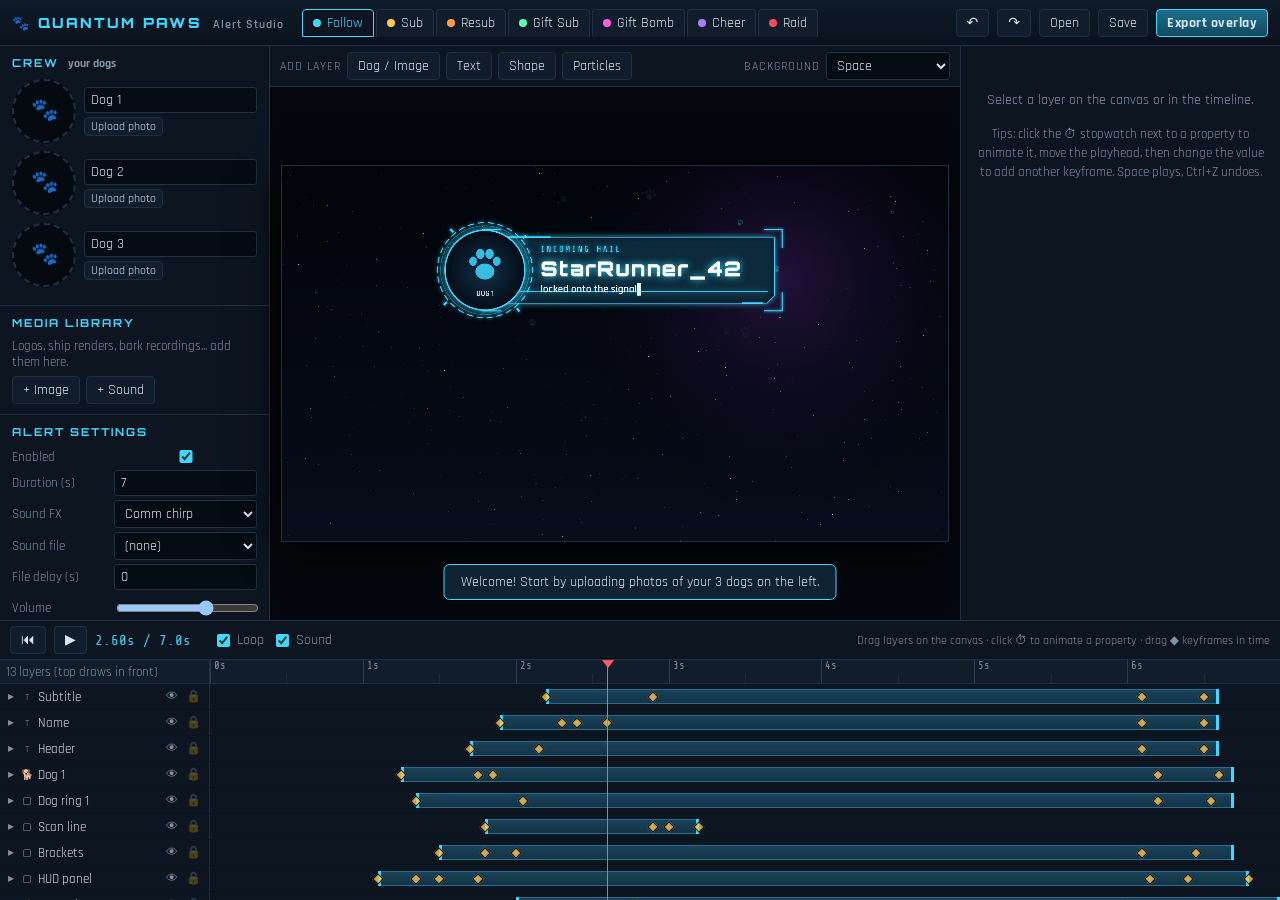
==== index.html @ 25bd16f5 "Make StreamElements export much smaller, add tiny loader fallback - Re-encode dog photos to 320px We" ====
<!doctype html>
<html lang="en">
<head>
  <meta charset="utf-8">
  <meta name="viewport" content="width=device-width, initial-scale=1">
  <title>Quantum Paws Alert Studio</title>
  <link rel="preconnect" href="https://fonts.googleapis.com">
  <link rel="preconnect" href="https://fonts.gstatic.com" crossorigin>
  <link rel="stylesheet" href="https://fonts.googleapis.com/css2?family=Audiowide&family=Bebas+Neue&family=Exo+2:ital,wght@0,400;0,600;0,700;0,900;1,600&family=Orbitron:wght@400;600;700;900&family=Rajdhani:wght@400;600;700&family=Russo+One&family=Share+Tech+Mono&display=swap">
  <link rel="stylesheet" href="css/editor.css">
</head>
<body>
  <header id="topbar">
    <div class="brand"><span class="paw">&#x1F43E;</span> QUANTUM PAWS <small>Alert Studio</small></div>
    <nav id="alertTabs" aria-label="Alert type"></nav>
    <div class="spacer"></div>
    <button id="btnUndo" title="Undo (Ctrl+Z)">&#x21B6;</button>
    <button id="btnRedo" title="Redo (Ctrl+Shift+Z)">&#x21B7;</button>
    <button id="btnImport" title="Open a saved project file">Open</button>
    <button id="btnSave" title="Download a backup of the whole project">Save</button>
    <button id="btnExport" class="primary">Export overlay</button>
    <input type="file" id="fileProject" accept=".json,application/json" hidden>
  </header>

  <main id="workspace">
    <aside id="left" class="panel">
      <section>
        <h3>Crew <small>your dogs</small></h3>
        <div id="crew"></div>
      </section>
      <section>
        <h3>Media library</h3>
        <div id="library"></div>
        <div class="row">
          <button id="btnAddImage">+ Image</button>
          <button id="btnAddSound">+ Sound</button>
        </div>
        <input type="file" id="fileImage" accept="image/*" hidden>
        <input type="file" id="fileSound" accept="audio/*" hidden>
      </section>
      <section>
        <h3>Alert settings</h3>
        <div id="alertSettings"></div>
      </section>
      <section>
        <h3>Preview data</h3>
        <div id="previewVars"></div>
      </section>
    </aside>

    <section id="stage">
      <div id="stageBar">
        <span class="label">Add layer</span>
        <button data-add="image">Dog / Image</button>
        <button data-add="text">Text</button>
        <button data-add="shape">Shape</button>
        <button data-add="particles">Particles</button>
        <div class="spacer"></div>
        <label class="label" for="bgSelect">Background</label>
        <select id="bgSelect">
          <option value="space">Space</option>
          <option value="game">Gameplay mock</option>
          <option value="checker">Transparent</option>
          <option value="green">Green</option>
        </select>
      </div>
      <div id="canvasWrap"><canvas id="preview" width="1920" height="1080"></canvas></div>
    </section>

    <aside id="right" class="panel">
      <div id="inspector"></div>
    </aside>
  </main>

  <footer id="timeline">
    <div id="transport">
      <button id="btnStart" title="Go to start (Home)">&#x23EE;</button>
      <button id="btnPlay" title="Play / pause (Space)">&#x25B6;</button>
      <span id="timeDisplay">0.00s</span>
      <label><input type="checkbox" id="chkLoop" checked> Loop</label>
      <label><input type="checkbox" id="chkSound" checked> Sound</label>
      <div class="spacer"></div>
      <span class="hint">Drag layers on the canvas &middot; click &#x23F1; to animate a property &middot; drag &#x25C6; keyframes in time</span>
    </div>
    <div id="tlScroll"><div id="tlBody"></div></div>
  </footer>

  <dialog id="exportDlg">
    <form method="dialog" id="exportForm">
      <h2>Put your alerts on stream</h2>
      <div class="extabs" role="tablist">
        <button type="button" data-ex="se" class="active">StreamElements <span class="pill">Easiest</span></button>
        <button type="button" data-ex="obs">OBS file</button>
      </div>

      <div data-expane="se">
        <p class="muted small">StreamElements is already connected to your Twitch, so <b>follows, subs, gift subs, cheers and raids</b> all work with no extra setup.</p>
        <button type="button" id="btnCopySE" class="primary big">&#x1F4CB; Copy alert code</button>
        <p id="copyStatus" class="small"></p>
        <p class="small"><b>First time only:</b></p>
        <ol class="steps small">
          <li>Open <a href="https://streamelements.com/dashboard/overlays" target="_blank" rel="noopener">StreamElements &rarr; My overlays</a> and open your overlay (or click <b>New overlay</b>, 1920&times;1080).</li>
          <li>Click <b>+</b> &rarr; <b>Static / Custom</b> &rarr; <b>Custom widget</b>.</li>
          <li>On the left, click <b>Open editor</b> &rarr; <b>JS</b> tab &rarr; select everything (Ctrl+A) &rarr; <b>paste</b> (Ctrl+V) &rarr; <b>Done</b>.</li>
          <li>Under <b>Position, size &amp; style</b>, set the widget to <b>1920 &times; 1080</b> at <b>0, 0</b>.</li>
          <li>Click the overlay's <b>Save</b> button (top right). Don't skip this: <b>Done</b> alone doesn't save.</li>
          <li>If that overlay isn't in OBS yet, copy its link (&#x1F517; at the top) into a <b>Browser</b> source.</li>
        </ol>
        <p class="small muted"><b>Test:</b> click <b>Emulate</b> in the StreamElements editor, or type <code>!testalert all</code> in your chat.<br>
        <b>Changed a design later?</b> Copy again and paste over the JS tab. Nothing changes in OBS.</p>
        <details id="loaderDetails">
          <summary>Code won't save in StreamElements?</summary>
          <p class="small muted">Make sure you click <b>Done</b> in the code editor <b>and then</b> the overlay's <b>Save</b> button (top right). If it still won't save, the code is too big. Use this tiny version instead. Your designs load from your GitHub Pages site.</p>
          <ol class="steps small">
            <li><button type="button" id="btnDownloadJson">Download alerts.json</button></li>
            <li>On GitHub, open your repo &rarr; <b>Add file</b> &rarr; <b>Upload files</b> &rarr; drop <code>alerts.json</code> in (same folder as <code>index.html</code>, on the branch your Pages site uses) &rarr; <b>Commit changes</b>.</li>
            <li>Your Pages address: <input id="exPages" placeholder="https://yourname.github.io/overlay/" autocomplete="off" style="width:100%"></li>
            <li><button type="button" id="btnCopyLoader">Copy tiny code</button> &rarr; paste it into the StreamElements <b>JS</b> tab &rarr; <b>Done</b> &rarr; <b>Save</b>. <span id="loaderStatus"></span></li>
          </ol>
          <p class="small muted">From then on, to update a design you only re-upload <code>alerts.json</code> to GitHub. It can take up to 10 minutes to show up. Then right-click the source in OBS &rarr; <b>Refresh</b>.</p>
        </details>
      </div>

      <div data-expane="obs" hidden>
        <p class="muted small">Creates one <code>.html</code> file to add to OBS as a <b>Browser</b> source with <b>Local file</b> ticked (1920&times;1080).</p>
        <label>Twitch channel name
          <input id="exChannel" placeholder="yourchannel" autocomplete="off">
        </label>
        <p class="muted small">Subs, resubs, gift subs, cheers and raids come straight from your chat.</p>
        <details id="followDetails">
          <summary>Follow alerts (optional, needs a Twitch token)</summary>
          <p class="muted small">Twitch only shares follows with a token that has the <code>moderator:read:followers</code> scope. See the README. (StreamElements export doesn't need this.)</p>
          <label>Twitch app Client ID <input id="exClientId" autocomplete="off"></label>
          <button type="button" id="btnTwitchLogin">Connect with Twitch</button>
          <label>Access token <input id="exToken" type="password" autocomplete="off" placeholder="paste or use Connect"></label>
          <p id="tokenStatus" class="small"></p>
        </details>
        <label class="check"><input type="checkbox" id="exTestOnLoad"> Play every alert once when OBS loads the source</label>
        <p class="warn small">The file contains your token if you entered one. Don't share it.</p>
        <button type="button" id="btnDownloadOverlay" class="primary">Download overlay.html</button>
      </div>

      <details>
        <summary>Options</summary>
        <div class="grid2">
          <label>Master volume <input id="exVolume" type="range" min="0" max="1" step="0.05"></label>
          <label>Gap between alerts (s) <input id="exGap" type="number" min="0" step="0.5"></label>
        </div>
        <label class="check"><input type="checkbox" id="exChatTest"> Let me &amp; mods type <code>!testalert sub</code> (or follow, raid, all...) in chat</label>
      </details>
      <div class="row end">
        <button value="cancel">Close</button>
      </div>
    </form>
  </dialog>

  <div id="toast"></div>

  <script src="js/runtime.js"></script>
  <script src="js/templates.js"></script>
  <script src="js/editor.js"></script>
</body>
</html>
---- css/editor.css ----
:root {
  --bg: #070b12;
  --panel: #0d1520;
  --panel-2: #121d2b;
  --line: #1f3044;
  --text: #d6e6f5;
  --muted: #7d93a8;
  --accent: #3fd8ff;
  --accent-2: #ffc94a;
  --danger: #ff5a6a;
  --key: #ffc94a;
  --name-col: 210px;
  font-family: 'Rajdhani', system-ui, sans-serif;
  color-scheme: dark;
}
* { box-sizing: border-box; }
html, body { margin: 0; height: 100%; background: var(--bg); color: var(--text); font-size: 14px; overflow: hidden; }
button, select, input, textarea { font: inherit; color: inherit; }
button {
  background: var(--panel-2); border: 1px solid var(--line); border-radius: 4px; padding: 4px 10px; cursor: pointer;
  transition: border-color .15s, background .15s;
}
button:hover { border-color: var(--accent); }
button.primary { background: linear-gradient(180deg, #1d6f8c, #124a5f); border-color: var(--accent); font-weight: 700; letter-spacing: .5px; }
button.danger:hover { border-color: var(--danger); color: var(--danger); }
button.icon { padding: 2px 6px; min-width: 26px; }
input, select, textarea { background: #060c14; border: 1px solid var(--line); border-radius: 3px; padding: 3px 6px; min-width: 0; }
input:focus, select:focus, textarea:focus { outline: none; border-color: var(--accent); }
input[type=color] { padding: 0 2px; height: 26px; width: 44px; }
input[type=checkbox] { accent-color: var(--accent); }
textarea { resize: vertical; width: 100%; }
code { font-family: 'Share Tech Mono', monospace; color: var(--accent); }
.spacer { flex: 1; }
.muted { color: var(--muted); }
.small { font-size: 12.5px; }
.warn { color: var(--accent-2); }
.row { display: flex; gap: 6px; align-items: center; flex-wrap: wrap; margin-top: 6px; }
.row.end { justify-content: flex-end; }

/* ---------------------------------------------------------------- layout */
body { display: grid; grid-template-rows: 46px 1fr 280px; height: 100vh; }
#topbar {
  display: flex; align-items: center; gap: 8px; padding: 0 12px; background: linear-gradient(180deg, #0f1b29, #0a121c);
  border-bottom: 1px solid var(--line);
}
.brand { font-family: 'Orbitron', sans-serif; font-weight: 900; letter-spacing: 2px; color: var(--accent); white-space: nowrap; margin-right: 10px; }
.brand small { font-family: 'Rajdhani'; font-weight: 600; letter-spacing: 1px; color: var(--muted); margin-left: 4px; }
#alertTabs { display: flex; gap: 2px; overflow-x: auto; }
#alertTabs button { border-radius: 4px 4px 0 0; border-bottom-color: transparent; white-space: nowrap; display: flex; align-items: center; gap: 6px; }
#alertTabs button.active { background: var(--panel); border-color: var(--accent); color: var(--accent); }
#alertTabs button .dot { width: 8px; height: 8px; border-radius: 50%; display: inline-block; }
#alertTabs button.off { opacity: .45; }

#workspace { display: grid; grid-template-columns: 270px 1fr 320px; min-height: 0; }
.panel { background: var(--panel); overflow-y: auto; min-height: 0; }
#left { border-right: 1px solid var(--line); }
#right { border-left: 1px solid var(--line); }
.panel section { padding: 10px 12px; border-bottom: 1px solid var(--line); }
.panel h3 {
  margin: 0 0 8px; font-family: 'Orbitron'; font-size: 11px; letter-spacing: 2px; text-transform: uppercase; color: var(--accent);
}
.panel h3 small { color: var(--muted); font-family: 'Rajdhani'; letter-spacing: 0; text-transform: none; font-size: 12px; margin-left: 4px; }

/* ---------------------------------------------------------------- crew & library */
.crew-card { display: grid; grid-template-columns: 64px 1fr; gap: 8px; align-items: center; margin-bottom: 8px; }
.thumb {
  width: 64px; height: 64px; border-radius: 50%; border: 2px dashed var(--line); background: #050a10 center/cover no-repeat;
  cursor: pointer; display: grid; place-items: center; color: var(--muted); font-size: 22px; transition: border-color .15s;
}
.thumb:hover, .thumb.drag { border-color: var(--accent); }
.thumb.has { border-style: solid; border-color: var(--accent); font-size: 0; }
.crew-card .meta { display: flex; flex-direction: column; gap: 4px; }
.crew-card .meta input { width: 100%; }
.crew-card .meta .row { margin: 0; }
.crew-card .meta button { font-size: 12px; padding: 1px 6px; }
.lib-item { display: flex; align-items: center; gap: 6px; padding: 3px 0; }
.lib-item .name { flex: 1; overflow: hidden; text-overflow: ellipsis; white-space: nowrap; }
.lib-item img { width: 28px; height: 28px; object-fit: cover; border-radius: 3px; }
.lib-item .ico { width: 28px; text-align: center; }

.field { display: grid; grid-template-columns: 96px 1fr; gap: 6px; align-items: center; margin: 4px 0; }
.field > label { color: var(--muted); font-size: 13px; }
.field input:not([type=checkbox]):not([type=color]), .field select { width: 100%; }

/* ---------------------------------------------------------------- stage */
#stage { display: flex; flex-direction: column; min-width: 0; min-height: 0; background: #04070c; }
#stageBar { display: flex; gap: 6px; align-items: center; padding: 6px 10px; border-bottom: 1px solid var(--line); background: var(--panel); flex-wrap: wrap; }
#stageBar .label { color: var(--muted); font-size: 12px; text-transform: uppercase; letter-spacing: 1px; }
#canvasWrap { flex: 1; display: grid; place-items: center; min-height: 0; padding: 12px; }
#preview {
  max-width: 100%; max-height: 100%; aspect-ratio: 16 / 9; box-shadow: 0 0 0 1px var(--line), 0 10px 40px #000; cursor: default;
  background: #000;
}
#preview.grab { cursor: move; }

/* ---------------------------------------------------------------- inspector */
#inspector .empty { padding: 30px 16px; color: var(--muted); text-align: center; line-height: 1.5; }
#inspector .head { display: flex; gap: 6px; align-items: center; }
#inspector .head input { flex: 1; font-weight: 700; }
.type-badge { font-size: 11px; text-transform: uppercase; letter-spacing: 1px; color: var(--bg); background: var(--accent); padding: 1px 6px; border-radius: 3px; }
.prop { display: grid; grid-template-columns: 22px 92px 1fr auto; gap: 4px; align-items: center; margin: 3px 0; }
.prop.static { grid-template-columns: 22px 92px 1fr; }
.prop.wide { grid-template-columns: 1fr; }
.prop > .lbl { color: var(--muted); font-size: 13px; user-select: none; white-space: nowrap; overflow: hidden; text-overflow: ellipsis; }
.prop > .lbl.scrub { cursor: ew-resize; border-bottom: 1px dotted #3a536c; }
.prop > .lbl.scrub:hover { color: var(--accent); }
.prop input[type=number], .prop select, .prop input[type=text] { width: 100%; }
.prop.animated > .lbl { color: var(--key); }
.sw { background: none; border: none; padding: 0; font-size: 14px; opacity: .35; cursor: pointer; }
.sw.on { opacity: 1; filter: drop-shadow(0 0 4px var(--key)); }
.kn { display: flex; gap: 1px; }
.kn button { background: none; border: none; padding: 0 3px; color: var(--muted); font-size: 12px; }
.kn button:hover { color: var(--accent); }
.kn button.k.on { color: var(--key); }
.kn button:disabled { visibility: hidden; }
.keybox { background: #1b1505; border: 1px solid #5a4510; border-radius: 4px; padding: 8px; margin-top: 6px; }
.keybox h4 { margin: 0 0 6px; color: var(--key); font-size: 13px; }

/* ---------------------------------------------------------------- timeline */
#timeline { display: flex; flex-direction: column; border-top: 1px solid var(--line); background: var(--panel); min-height: 0; }
#transport { display: flex; gap: 8px; align-items: center; padding: 5px 10px; border-bottom: 1px solid var(--line); }
#transport label { display: flex; gap: 4px; align-items: center; color: var(--muted); }
#timeDisplay { font-family: 'Share Tech Mono'; color: var(--accent); min-width: 110px; }
#transport .hint { color: var(--muted); font-size: 12px; }
#tlScroll { flex: 1; overflow-y: auto; overflow-x: hidden; min-height: 0; }
#tlBody { position: relative; user-select: none; }
.tl-row { display: flex; height: 26px; border-bottom: 1px solid #0a121b; }
.tl-row.sub { height: 22px; background: #0a111a; }
.tl-row.ruler { height: 24px; position: sticky; top: 0; z-index: 3; background: var(--panel-2); border-bottom: 1px solid var(--line); }
.tl-row.sel .tl-name { background: #133149; }
.tl-name {
  width: var(--name-col); flex: none; display: flex; align-items: center; gap: 4px; padding: 0 6px; border-right: 1px solid var(--line);
  overflow: hidden; white-space: nowrap; cursor: pointer; font-size: 13px;
}
.tl-row.sub .tl-name { padding-left: 34px; color: var(--muted); font-size: 12px; cursor: default; }
.tl-name .nm { flex: 1; overflow: hidden; text-overflow: ellipsis; }
.tl-name .ty { font-size: 10px; color: var(--muted); width: 14px; text-align: center; }
.tl-name button { background: none; border: none; padding: 0 2px; color: var(--muted); font-size: 12px; }
.tl-name button.off { opacity: .3; }
.tl-track { flex: 1; position: relative; min-width: 0; }
.tl-row.ruler .tl-track { cursor: ew-resize; }
.tick { position: absolute; top: 0; bottom: 0; border-left: 1px solid #2a3f55; font-size: 10.5px; color: var(--muted); padding-left: 3px; font-family: 'Share Tech Mono'; }
.tick.minor { border-left-color: #1a2a3a; top: 14px; }
.tl-bar {
  position: absolute; top: 5px; bottom: 5px; border-radius: 3px; background: linear-gradient(180deg, #1a4258, #133346);
  border: 1px solid #2b6c8c; cursor: grab;
}
.tl-row.sel .tl-bar { border-color: var(--accent); background: linear-gradient(180deg, #1f5a78, #17435c); }
.tl-bar .h { position: absolute; top: -1px; bottom: -1px; width: 7px; cursor: ew-resize; }
.tl-bar .h.l { left: -1px; border-left: 3px solid var(--accent); }
.tl-bar .h.r { right: -1px; border-right: 3px solid var(--accent); }
.tl-key {
  position: absolute; top: 50%; width: 11px; height: 11px; margin: -5.5px 0 0 -5.5px; transform: rotate(45deg);
  background: var(--key); border: 1px solid #000; cursor: grab; z-index: 2;
}
.tl-key.summary { width: 8px; height: 8px; margin: -4px 0 0 -4px; opacity: .8; }
.tl-key.sel { background: #fff; box-shadow: 0 0 6px var(--key); }
#playhead { position: absolute; top: 0; bottom: 0; width: 0; border-left: 1px solid #ff5a6a; pointer-events: none; z-index: 4; }
#playhead::before { content: ''; position: absolute; top: 0; left: -6px; border: 6px solid transparent; border-top: 8px solid #ff5a6a; }
.tl-empty { padding: 20px; color: var(--muted); }

/* ---------------------------------------------------------------- dialogs & toast */
dialog { background: var(--panel); color: var(--text); border: 1px solid var(--accent); border-radius: 8px; width: min(560px, 94vw); padding: 18px 22px; }
dialog::backdrop { background: #000a; }
dialog h2 { margin: 0 0 4px; font-family: 'Orbitron'; font-size: 18px; color: var(--accent); letter-spacing: 1px; }
dialog label { display: block; margin: 10px 0 4px; }
dialog label input:not([type=checkbox]) { display: block; width: 100%; margin-top: 3px; }
dialog label.check { display: flex; gap: 6px; align-items: center; }
dialog details { margin: 10px 0; border: 1px solid var(--line); border-radius: 4px; padding: 6px 10px; }
dialog summary { cursor: pointer; color: var(--accent); }
.extabs { display: flex; gap: 4px; margin: 12px 0 10px; border-bottom: 1px solid var(--line); }
.extabs button { border-radius: 4px 4px 0 0; border-bottom: none; }
.extabs button.active { border-color: var(--accent); color: var(--accent); background: var(--panel-2); }
.pill { font-size: 11px; background: var(--accent-2); color: #1a1200; border-radius: 8px; padding: 0 6px; margin-left: 4px; font-weight: 700; }
button.big { width: 100%; padding: 10px; font-size: 16px; }
.steps { padding-left: 20px; line-height: 1.55; }
.steps li { margin-bottom: 3px; }
dialog a { color: var(--accent); }
.grid2 { display: grid; grid-template-columns: 1fr 1fr; gap: 12px; }
#toast {
  position: fixed; left: 50%; bottom: 300px; transform: translateX(-50%); background: #0f2333; border: 1px solid var(--accent);
  padding: 8px 16px; border-radius: 6px; opacity: 0; pointer-events: none; transition: opacity .25s; z-index: 50;
}
#toast.show { opacity: 1; }

@media (max-width: 1100px) {
  #workspace { grid-template-columns: 220px 1fr 270px; }
  :root { --name-col: 160px; }
}
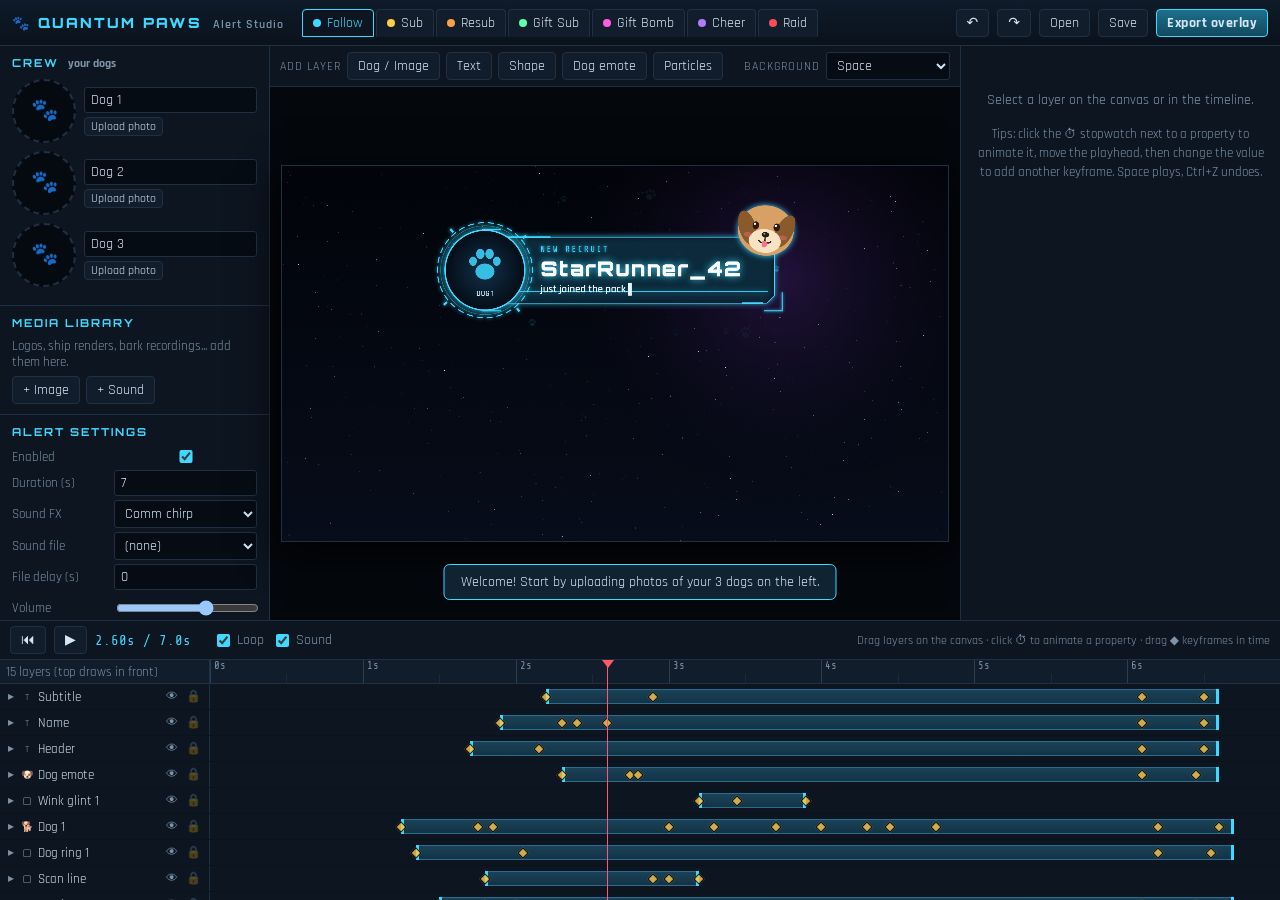
==== commit efe2902c: "Animated dog emotes, livelier dog photos, cleaner wording - New 'Dog emote' layer: a cartoon dog fac" ====
--- a/index.html
+++ b/index.html
@@ -54,6 +54,7 @@
         <button data-add="image">Dog / Image</button>
         <button data-add="text">Text</button>
         <button data-add="shape">Shape</button>
+        <button data-add="emote">Dog emote</button>
         <button data-add="particles">Particles</button>
         <div class="spacer"></div>
         <label class="label" for="bgSelect">Background</label>
@@ -90,6 +91,7 @@
       <h2>Put your alerts on stream</h2>
       <div class="extabs" role="tablist">
         <button type="button" data-ex="se" class="active">StreamElements <span class="pill">Easiest</span></button>
+        <button type="button" data-ex="sb">Streamer.bot</button>
         <button type="button" data-ex="obs">OBS file</button>
       </div>
 
@@ -106,6 +108,7 @@
           <li>Click the overlay's <b>Save</b> button (top right). Don't skip this: <b>Done</b> alone doesn't save.</li>
           <li>If that overlay isn't in OBS yet, copy its link (&#x1F517; at the top) into a <b>Browser</b> source.</li>
         </ol>
+        <label class="check small"><input type="checkbox" id="exSbCheers"> Also catch cheers through <b>Streamer.bot</b> (if it runs on the streaming PC; settings on the Streamer.bot tab). Each cheer still plays once.</label>
         <p class="small muted"><b>Test:</b> click <b>Emulate</b> in the StreamElements editor, or type <code>!testalert all</code> in your chat.<br>
         <b>Changed a design later?</b> Copy again and paste over the JS tab. Nothing changes in OBS.</p>
         <details id="loaderDetails">
@@ -118,6 +121,28 @@
             <li><button type="button" id="btnCopyLoader">Copy tiny code</button> &rarr; paste it into the StreamElements <b>JS</b> tab &rarr; <b>Done</b> &rarr; <b>Save</b>. <span id="loaderStatus"></span></li>
           </ol>
           <p class="small muted">From then on, to update a design you only re-upload <code>alerts.json</code> to GitHub. It can take up to 10 minutes to show up. Then right-click the source in OBS &rarr; <b>Refresh</b>.</p>
+        </details>
+      </div>
+
+      <div data-expane="sb" hidden>
+        <p class="muted small">Streamer.bot is logged into Twitch as you, so it sees <b>every</b> follow, sub, resub, gift sub, gift bomb, cheer and raid, including the same viewer cheering 1 bit again and again. You don't need any Streamer.bot actions.</p>
+        <ol class="steps small">
+          <li>In Streamer.bot: <b>Platforms &rarr; Twitch</b>, connect your <b>Broadcaster</b> account (you've likely done this already).</li>
+          <li><b>Servers/Clients &rarr; WebSocket Server</b>: tick <b>Auto Start</b> and click <b>Start Server</b>. (Already on if you use Perfect Landing.)</li>
+          <li><button type="button" id="btnDownloadSb" class="primary">Download overlay.html</button></li>
+          <li>In OBS: add a <b>Browser</b> source &rarr; tick <b>Local file</b> &rarr; pick the file &rarr; <b>1920 &times; 1080</b> &rarr; tick <b>Control audio via OBS</b>.</li>
+          <li>Test: type <code>!testalert all</code> in your chat.</li>
+        </ol>
+        <p class="warn small">If your dog alerts are also in StreamElements, delete that custom widget or every alert will play twice.</p>
+        <details>
+          <summary>Streamer.bot connection settings</summary>
+          <div class="grid2">
+            <label>Address <input id="exSbHost" placeholder="127.0.0.1" autocomplete="off"></label>
+            <label>Port <input id="exSbPort" type="number" placeholder="8080"></label>
+          </div>
+          <label>Password <small class="muted">(only if you turned on authentication in Streamer.bot)</small>
+            <input id="exSbPassword" type="password" autocomplete="off"></label>
+          <label class="check"><input type="checkbox" id="exSbTestOnLoad"> Play every alert once when OBS loads the source</label>
         </details>
       </div>
 
@@ -146,6 +171,7 @@
           <label>Master volume <input id="exVolume" type="range" min="0" max="1" step="0.05"></label>
           <label>Gap between alerts (s) <input id="exGap" type="number" min="0" step="0.5"></label>
         </div>
+        <label class="check"><input type="checkbox" id="exCatchUp" checked> Speed up alerts when several are waiting (up to 2&times;)</label>
         <label class="check"><input type="checkbox" id="exChatTest"> Let me &amp; mods type <code>!testalert sub</code> (or follow, raid, all...) in chat</label>
       </details>
       <div class="row end">
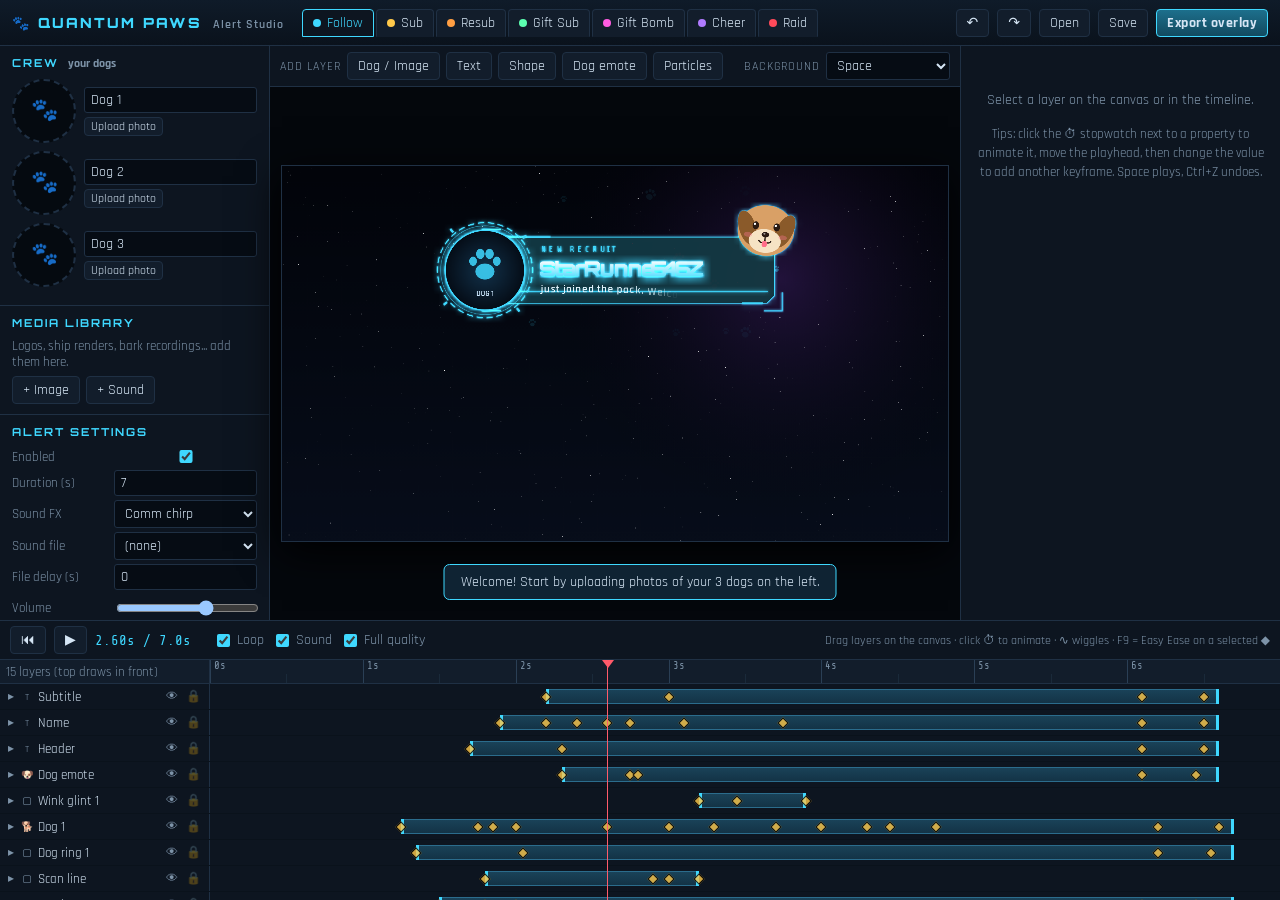
==== commit f87daf07: "After Effects-style rendering and animation tools Rendering: - Per-layer precomp buffers. The effect" ====
--- a/index.html
+++ b/index.html
@@ -80,8 +80,9 @@
       <span id="timeDisplay">0.00s</span>
       <label><input type="checkbox" id="chkLoop" checked> Loop</label>
       <label><input type="checkbox" id="chkSound" checked> Sound</label>
+      <label title="Motion blur while playing. Turn off if playback stutters on a slow PC (exports are always full quality)."><input type="checkbox" id="chkQuality" checked> Full quality</label>
       <div class="spacer"></div>
-      <span class="hint">Drag layers on the canvas &middot; click &#x23F1; to animate a property &middot; drag &#x25C6; keyframes in time</span>
+      <span class="hint">Drag layers on the canvas &middot; click &#x23F1; to animate &middot; &#x223F; wiggles &middot; F9 = Easy Ease on a selected &#x25C6;</span>
     </div>
     <div id="tlScroll"><div id="tlBody"></div></div>
   </footer>
@@ -171,6 +172,12 @@
           <label>Master volume <input id="exVolume" type="range" min="0" max="1" step="0.05"></label>
           <label>Gap between alerts (s) <input id="exGap" type="number" min="0" step="0.5"></label>
         </div>
+        <label>Render quality
+          <select id="exQuality" style="display:block;width:100%;margin-top:3px">
+            <option value="high">High: motion blur + bloom glow (looks best)</option>
+            <option value="standard">Standard: lighter on your PC (pick this if OBS stutters)</option>
+          </select>
+        </label>
         <label class="check"><input type="checkbox" id="exCatchUp" checked> Speed up alerts when several are waiting (up to 2&times;)</label>
         <label class="check"><input type="checkbox" id="exChatTest"> Let me &amp; mods type <code>!testalert sub</code> (or follow, raid, all...) in chat</label>
       </details>
--- a/css/editor.css
+++ b/css/editor.css
@@ -69,6 +69,9 @@
 }
 .thumb:hover, .thumb.drag { border-color: var(--accent); }
 .thumb.has { border-style: solid; border-color: var(--accent); font-size: 0; }
+.thumb.cut { border-radius: 8px; background-size: contain; }
+.crew-card .cut { display: flex; align-items: center; gap: 5px; color: var(--muted); cursor: pointer; white-space: nowrap; }
+.crew-card .meta .cut input { width: auto; margin: 0; }
 .crew-card .meta { display: flex; flex-direction: column; gap: 4px; }
 .crew-card .meta input { width: 100%; }
 .crew-card .meta .row { margin: 0; }
@@ -113,6 +116,13 @@
 .kn button:hover { color: var(--accent); }
 .kn button.k.on { color: var(--key); }
 .kn button:disabled { visibility: hidden; }
+.kn button.wig { font-size: 14px; }
+.kn button.wig.on { color: #b07bff; text-shadow: 0 0 6px #b07bff; }
+.prop.wiggling > .lbl { color: #c9a6ff; }
+.wigrow { display: flex; gap: 8px; align-items: center; margin: 0 0 6px 26px; font-size: 12px; color: #c9a6ff; }
+.wigrow label { display: flex; align-items: center; gap: 3px; color: var(--muted); }
+.wigrow input { width: 58px; }
+canvas.graph { display: block; width: 100%; max-width: 260px; border: 1px solid #5a4510; border-radius: 4px; margin: 6px 0; cursor: crosshair; touch-action: none; }
 .keybox { background: #1b1505; border: 1px solid #5a4510; border-radius: 4px; padding: 8px; margin-top: 6px; }
 .keybox h4 { margin: 0 0 6px; color: var(--key); font-size: 13px; }
 
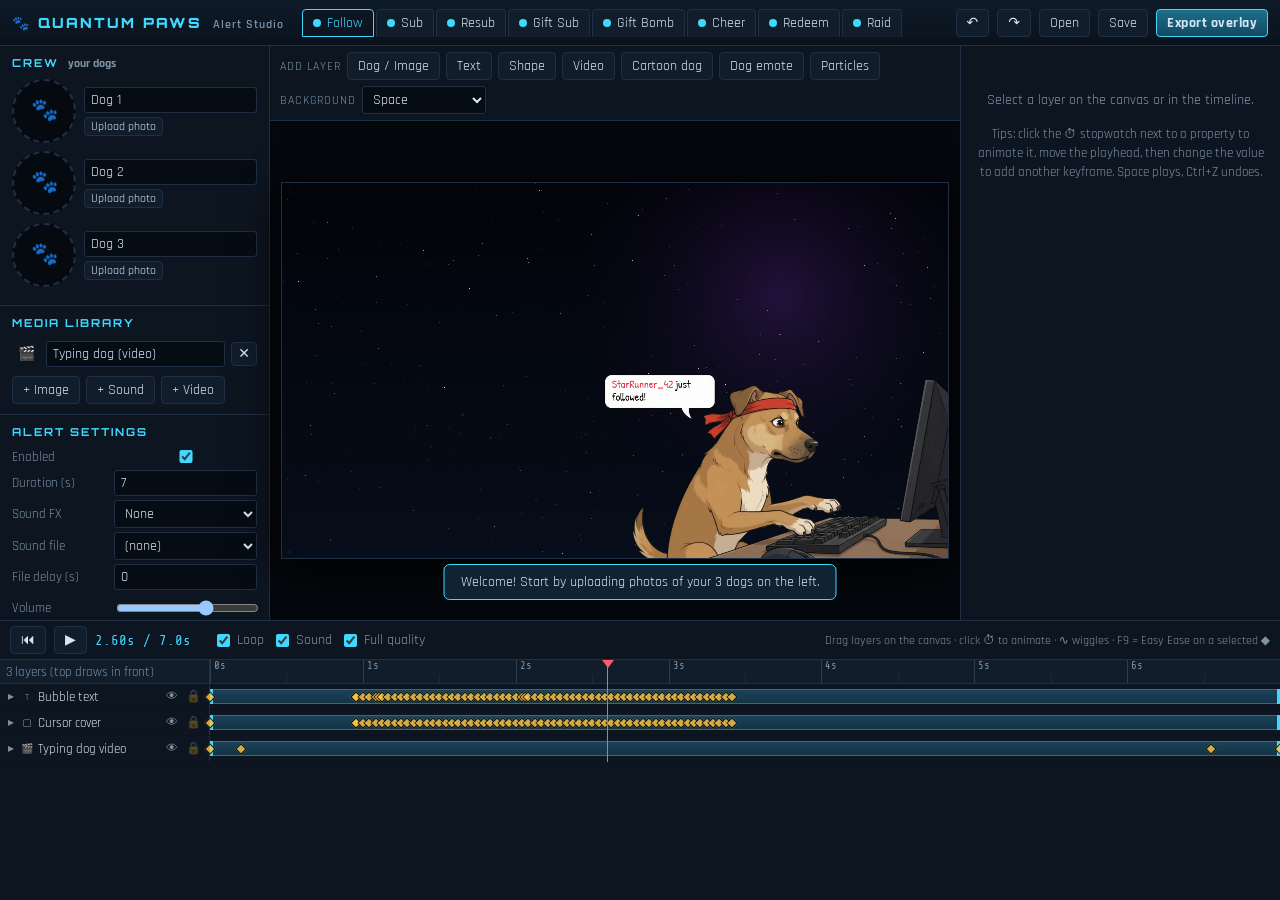
==== commit f898bf10: "Typing-dog video alert as the standard, cartoon dog, redeem alerts - New standard template for every" ====
--- a/index.html
+++ b/index.html
@@ -6,7 +6,7 @@
   <title>Quantum Paws Alert Studio</title>
   <link rel="preconnect" href="https://fonts.googleapis.com">
   <link rel="preconnect" href="https://fonts.gstatic.com" crossorigin>
-  <link rel="stylesheet" href="https://fonts.googleapis.com/css2?family=Audiowide&family=Bebas+Neue&family=Exo+2:ital,wght@0,400;0,600;0,700;0,900;1,600&family=Orbitron:wght@400;600;700;900&family=Rajdhani:wght@400;600;700&family=Russo+One&family=Share+Tech+Mono&display=swap">
+  <link rel="stylesheet" href="https://fonts.googleapis.com/css2?family=Audiowide&family=Comic+Neue:wght@400;700&family=Patrick+Hand&family=Bebas+Neue&family=Exo+2:ital,wght@0,400;0,600;0,700;0,900;1,600&family=Orbitron:wght@400;600;700;900&family=Rajdhani:wght@400;600;700&family=Russo+One&family=Share+Tech+Mono&display=swap">
   <link rel="stylesheet" href="css/editor.css">
 </head>
 <body>
@@ -34,9 +34,11 @@
         <div class="row">
           <button id="btnAddImage">+ Image</button>
           <button id="btnAddSound">+ Sound</button>
+          <button id="btnAddVideo">+ Video</button>
         </div>
         <input type="file" id="fileImage" accept="image/*" hidden>
         <input type="file" id="fileSound" accept="audio/*" hidden>
+        <input type="file" id="fileVideo" accept="video/*" hidden>
       </section>
       <section>
         <h3>Alert settings</h3>
@@ -54,6 +56,8 @@
         <button data-add="image">Dog / Image</button>
         <button data-add="text">Text</button>
         <button data-add="shape">Shape</button>
+        <button data-add="video">Video</button>
+        <button data-add="mascot">Cartoon dog</button>
         <button data-add="emote">Dog emote</button>
         <button data-add="particles">Particles</button>
         <div class="spacer"></div>
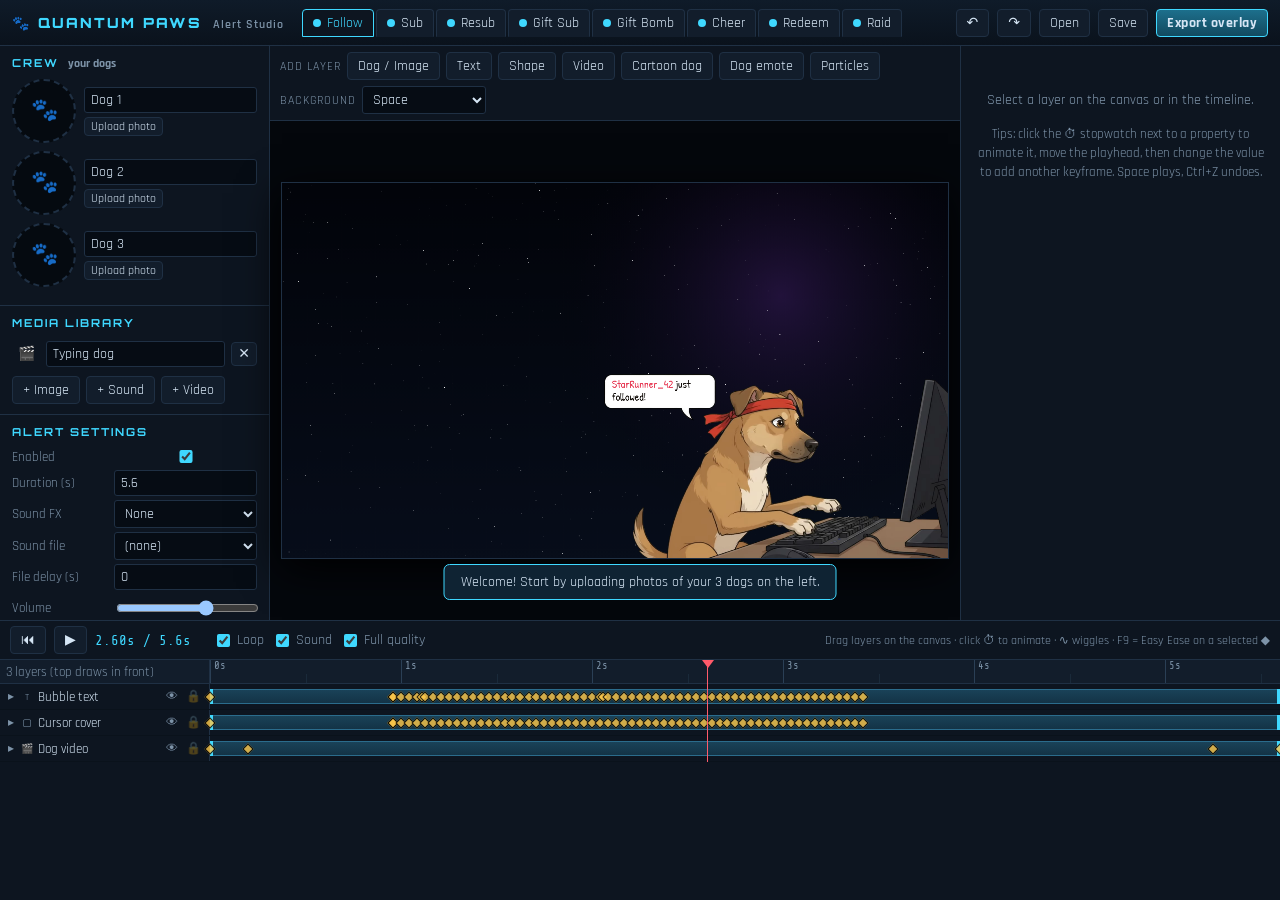
==== commit a6f1a9f3: "Make Streamer.bot the recommended, default export Co-Authored-By: Claude Opus 5.5 <noreply@anthropic" ====
--- a/index.html
+++ b/index.html
@@ -95,9 +95,9 @@
     <form method="dialog" id="exportForm">
       <h2>Put your alerts on stream</h2>
       <div class="extabs" role="tablist">
-        <button type="button" data-ex="se" class="active">StreamElements <span class="pill">Easiest</span></button>
-        <button type="button" data-ex="sb">Streamer.bot</button>
+        <button type="button" data-ex="sb" class="active">Streamer.bot <span class="pill">Recommended</span></button>
         <button type="button" data-ex="obs">OBS file</button>
+        <button type="button" data-ex="se">StreamElements</button>
       </div>
 
       <div data-expane="se">
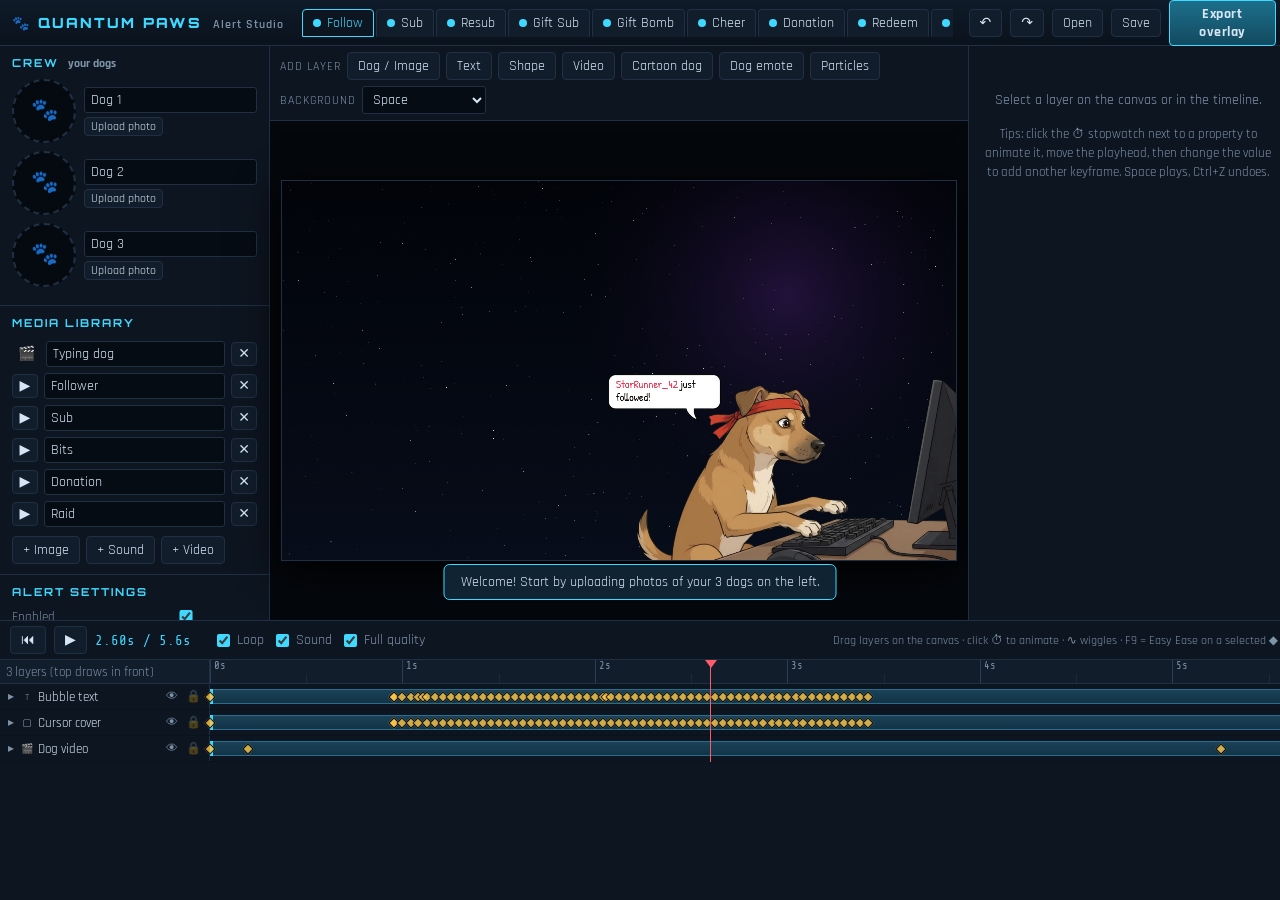
==== commit 34b31ade: "Add a Streamer.bot connection test and clearer connection errors The Streamer.bot tab can now connec" ====
--- a/index.html
+++ b/index.html
@@ -138,6 +138,8 @@
           <li>In OBS: add a <b>Browser</b> source &rarr; tick <b>Local file</b> &rarr; pick the file &rarr; <b>1920 &times; 1080</b> &rarr; tick <b>Control audio via OBS</b>.</li>
           <li>Test: type <code>!testalert all</code> in your chat.</li>
         </ol>
+        <p class="small"><b>Alerts not playing?</b> <button type="button" id="btnTestSb">Test connection</button> checks each step from this page. While it runs, type <code>!testalert follow</code> in chat. If your browser asks to connect to devices on your network, click <b>Allow</b>.</p>
+        <div id="sbTestLog" class="small sblog" hidden></div>
         <p class="warn small">If your dog alerts are also in StreamElements, delete that custom widget or every alert will play twice.</p>
         <details>
           <summary>Streamer.bot connection settings</summary>
--- a/css/editor.css
+++ b/css/editor.css
@@ -197,3 +197,7 @@
   #workspace { grid-template-columns: 220px 1fr 270px; }
   :root { --name-col: 160px; }
 }
+
+.sblog { background: rgba(0,0,0,.35); border: 1px solid rgba(255,255,255,.12); border-radius: 6px; padding: 6px 8px; max-height: 160px; overflow: auto; font-family: 'Share Tech Mono', monospace; }
+.sblog .bad { color: #ff8a8a; }
+.sblog .good { color: #5cffb0; }
